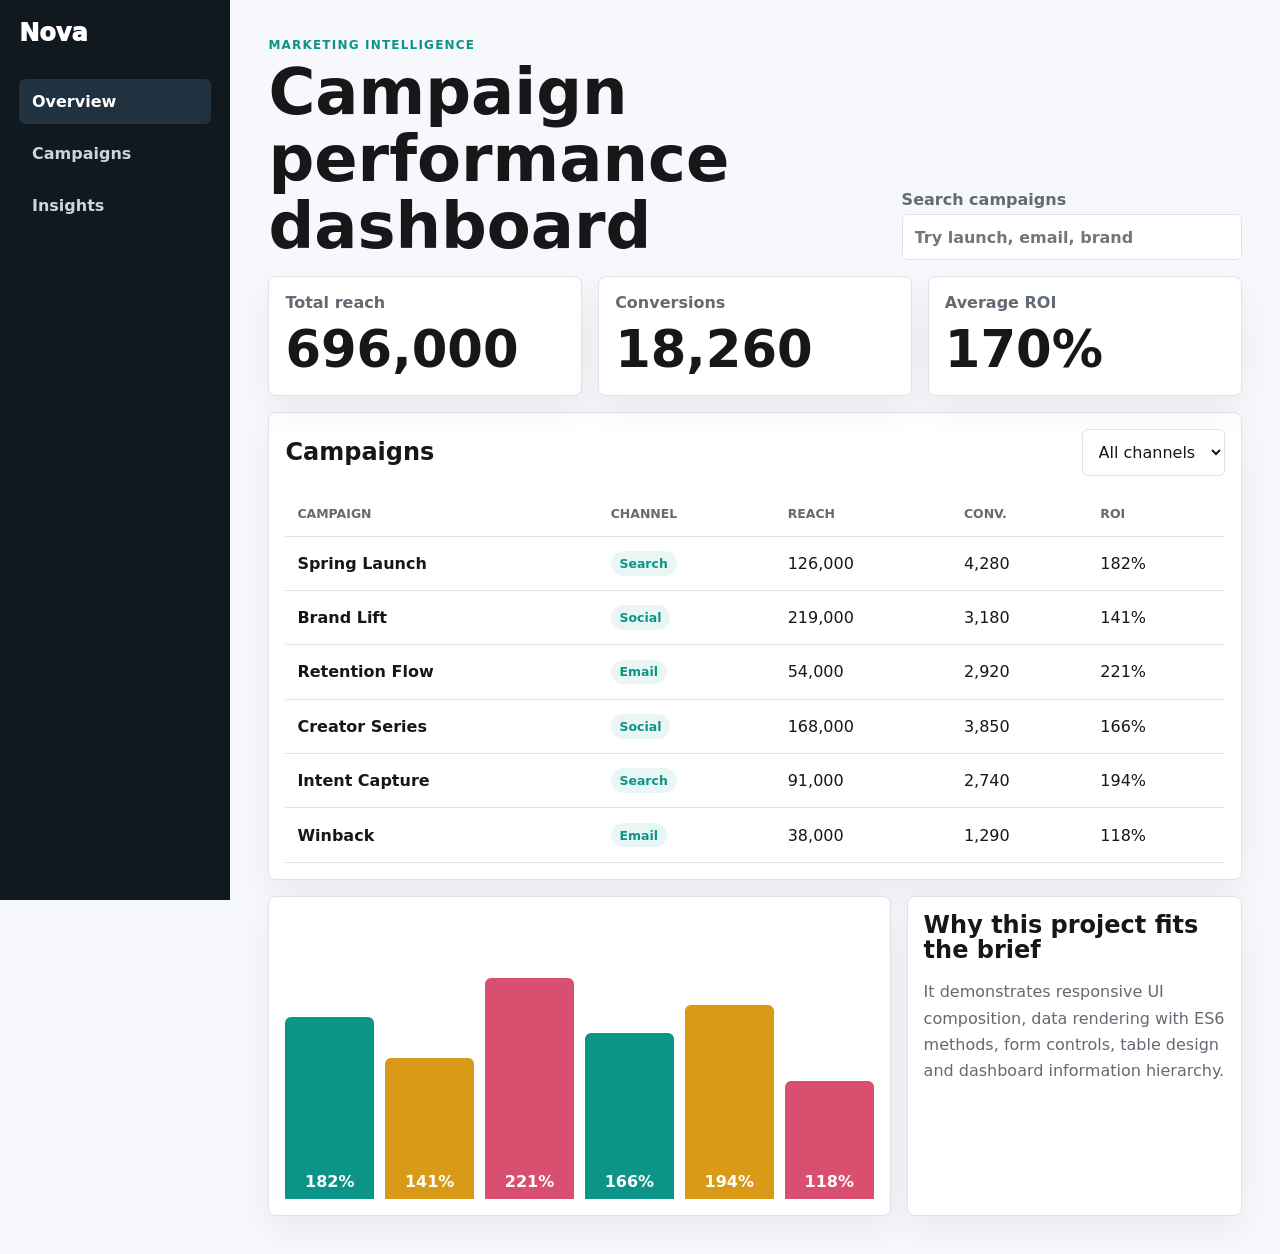
==== 03-nova-analytics/index.html @ bc82ce6d "initial commit" ====
<!doctype html>
<html lang="en">
<head>
  <meta charset="utf-8">
  <meta name="viewport" content="width=device-width, initial-scale=1">
  <meta name="description" content="Responsive SaaS analytics dashboard demo built with HTML5, CSS3 and JavaScript ES6+.">
  <title>Nova Analytics | SaaS Dashboard Demo</title>
  <link rel="stylesheet" href="styles.css">
</head>
<body>
  <aside class="sidebar">
    <a class="brand" href="#">Nova</a>
    <nav aria-label="Dashboard navigation">
      <a class="active" href="#overview">Overview</a>
      <a href="#campaigns">Campaigns</a>
      <a href="#insights">Insights</a>
    </nav>
  </aside>

  <main>
    <header class="dashboard-header" id="overview">
      <div>
        <p>marketing intelligence</p>
        <h1>Campaign performance dashboard</h1>
      </div>
      <label class="search">
        <span>Search campaigns</span>
        <input id="search" type="search" placeholder="Try launch, email, brand">
      </label>
    </header>

    <section class="metrics" aria-label="Key metrics">
      <article><span>Total reach</span><strong id="reach">0</strong></article>
      <article><span>Conversions</span><strong id="conversions">0</strong></article>
      <article><span>Average ROI</span><strong id="roi">0%</strong></article>
    </section>

    <section id="campaigns" class="panel">
      <div class="panel-heading">
        <h2>Campaigns</h2>
        <select id="channel" aria-label="Filter by channel">
          <option value="all">All channels</option>
          <option value="Search">Search</option>
          <option value="Social">Social</option>
          <option value="Email">Email</option>
        </select>
      </div>
      <div class="table-wrap">
        <table>
          <thead>
            <tr>
              <th>Campaign</th>
              <th>Channel</th>
              <th>Reach</th>
              <th>Conv.</th>
              <th>ROI</th>
            </tr>
          </thead>
          <tbody id="campaign-table"></tbody>
        </table>
      </div>
    </section>

    <section id="insights" class="insights">
      <article class="visual">
        <div class="bars" id="bars" aria-label="ROI chart"></div>
      </article>
      <article class="panel">
        <h2>Why this project fits the brief</h2>
        <p>It demonstrates responsive UI composition, data rendering with ES6 methods, form controls, table design and dashboard information hierarchy.</p>
      </article>
    </section>
  </main>

  <script src="script.js"></script>
</body>
</html>
---- 03-nova-analytics/styles.css ----
:root {
  --ink: #151719;
  --muted: #626a73;
  --paper: #f6f8fb;
  --panel: #ffffff;
  --line: #dce3ec;
  --teal: #0d9488;
  --gold: #d99a18;
  --rose: #d94f70;
}
* { box-sizing: border-box; }
body {
  min-height: 100vh;
  margin: 0;
  display: grid;
  grid-template-columns: 230px minmax(0, 1fr);
  font-family: Inter, ui-sans-serif, system-ui, sans-serif;
  background: var(--paper);
  color: var(--ink);
}
a { color: inherit; text-decoration: none; }
.sidebar {
  position: sticky;
  top: 0;
  height: 100vh;
  padding: 1.2rem;
  background: #101820;
  color: white;
}
.brand {
  display: block;
  margin-bottom: 2rem;
  font-size: 1.5rem;
  font-weight: 950;
}
.sidebar nav { display: grid; gap: .45rem; }
.sidebar a:not(.brand) {
  border-radius: 6px;
  padding: .8rem;
  color: #cbd5df;
  font-weight: 800;
}
.sidebar a.active, .sidebar a:hover { background: #20313f; color: white; }
main { padding: clamp(1rem, 3vw, 2.5rem); }
.dashboard-header {
  display: flex;
  align-items: end;
  justify-content: space-between;
  gap: 1rem;
  margin-bottom: 1rem;
}
p, h1, h2, strong, span { overflow-wrap: anywhere; }
.dashboard-header p {
  margin: 0 0 .4rem;
  color: var(--teal);
  font-size: .75rem;
  font-weight: 900;
  letter-spacing: .1em;
  text-transform: uppercase;
}
h1, h2 { margin: 0; line-height: 1.05; }
h1 { font-size: clamp(2rem, 5vw, 4.7rem); max-width: 13ch; }
.search {
  display: grid;
  gap: .35rem;
  min-width: min(340px, 100%);
  color: var(--muted);
  font-weight: 800;
}
input, select {
  min-height: 46px;
  border: 1px solid var(--line);
  border-radius: 6px;
  padding: .75rem;
  background: white;
  color: var(--ink);
  font: inherit;
}
.metrics {
  display: grid;
  grid-template-columns: repeat(3, minmax(0, 1fr));
  gap: 1rem;
  margin-bottom: 1rem;
}
.metrics article, .panel, .visual {
  border: 1px solid var(--line);
  border-radius: 8px;
  background: var(--panel);
  box-shadow: 0 14px 35px rgba(16, 24, 32, .06);
}
.metrics article { padding: 1rem; }
.metrics span { display: block; color: var(--muted); font-weight: 800; }
.metrics strong { display: block; margin-top: .4rem; font-size: clamp(2rem, 4vw, 3.4rem); }
.panel { padding: 1rem; }
.panel-heading {
  display: flex;
  align-items: center;
  justify-content: space-between;
  gap: 1rem;
  margin-bottom: 1rem;
}
.table-wrap { overflow-x: auto; }
table { width: 100%; border-collapse: collapse; min-width: 680px; }
th, td {
  padding: .9rem .75rem;
  border-bottom: 1px solid var(--line);
  text-align: left;
}
th { color: var(--muted); font-size: .78rem; text-transform: uppercase; }
tbody tr:hover { background: #f1f6f8; }
.tag {
  display: inline-flex;
  border-radius: 999px;
  padding: .3rem .55rem;
  background: #e9f6f4;
  color: var(--teal);
  font-size: .78rem;
  font-weight: 900;
}
.insights {
  display: grid;
  grid-template-columns: minmax(0, 1.3fr) minmax(280px, .7fr);
  gap: 1rem;
  margin-top: 1rem;
}
.visual { padding: 1rem; min-height: 320px; display: grid; align-items: end; }
.bars { display: grid; grid-template-columns: repeat(6, 1fr); gap: .7rem; align-items: end; min-height: 260px; }
.bar {
  display: grid;
  align-content: end;
  min-height: 44px;
  border-radius: 6px 6px 0 0;
  padding: .5rem .35rem;
  color: white;
  font-weight: 900;
  text-align: center;
}
.panel p { color: var(--muted); line-height: 1.65; }
@media (max-width: 860px) {
  body { grid-template-columns: 1fr; }
  .sidebar {
    position: static;
    height: auto;
    display: flex;
    align-items: center;
    justify-content: space-between;
    gap: 1rem;
  }
  .brand { margin: 0; }
  .sidebar nav { display: flex; flex-wrap: wrap; }
  .dashboard-header, .panel-heading { align-items: stretch; flex-direction: column; }
  .metrics, .insights { grid-template-columns: 1fr; }
}
@media (max-width: 520px) {
  .sidebar { align-items: flex-start; flex-direction: column; }
  .metrics strong { font-size: 2rem; }
  .bars { gap: .35rem; }
}
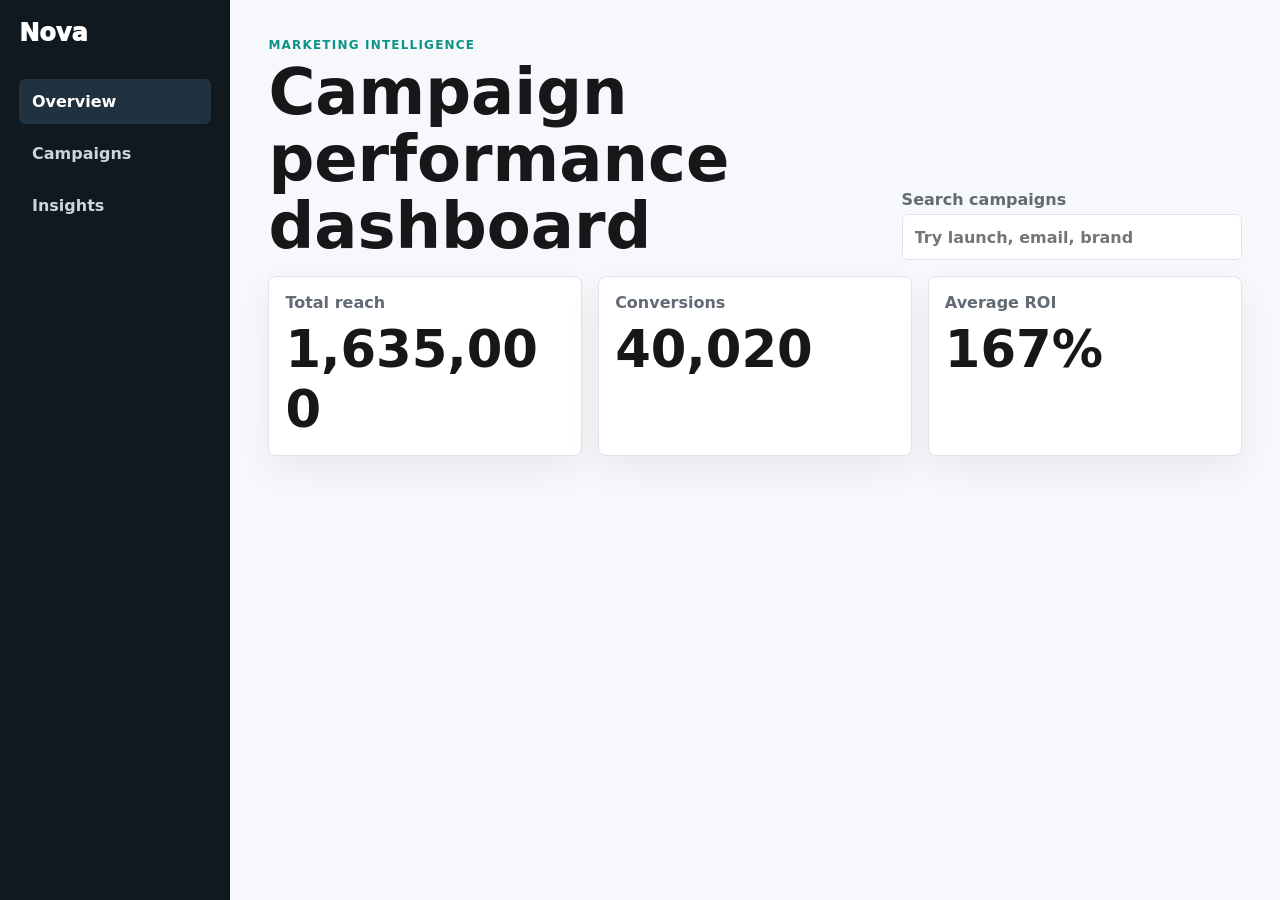
==== commit 6b35972b: "fix" ====
--- a/03-nova-analytics/index.html
+++ b/03-nova-analytics/index.html
@@ -11,31 +11,31 @@
   <aside class="sidebar">
     <a class="brand" href="#">Nova</a>
     <nav aria-label="Dashboard navigation">
-      <a class="active" href="#overview">Overview</a>
-      <a href="#campaigns">Campaigns</a>
-      <a href="#insights">Insights</a>
+      <a class="active" href="#overview" data-view-link="overview">Overview</a>
+      <a href="#campaigns" data-view-link="campaigns">Campaigns</a>
+      <a href="#insights" data-view-link="insights">Insights</a>
     </nav>
   </aside>
 
   <main>
-    <header class="dashboard-header" id="overview">
+    <header class="dashboard-header">
       <div>
-        <p>marketing intelligence</p>
-        <h1>Campaign performance dashboard</h1>
+        <p id="dashboard-kicker">marketing intelligence</p>
+        <h1 id="dashboard-title">Campaign performance dashboard</h1>
       </div>
-      <label class="search">
+      <label class="search" id="search-control">
         <span>Search campaigns</span>
         <input id="search" type="search" placeholder="Try launch, email, brand">
       </label>
     </header>
 
-    <section class="metrics" aria-label="Key metrics">
+    <section id="overview" class="metrics view" aria-label="Key metrics" data-view="overview">
       <article><span>Total reach</span><strong id="reach">0</strong></article>
       <article><span>Conversions</span><strong id="conversions">0</strong></article>
       <article><span>Average ROI</span><strong id="roi">0%</strong></article>
     </section>
 
-    <section id="campaigns" class="panel">
+    <section id="campaigns" class="panel view" data-view="campaigns" hidden>
       <div class="panel-heading">
         <h2>Campaigns</h2>
         <select id="channel" aria-label="Filter by channel">
@@ -51,6 +51,8 @@
             <tr>
               <th>Campaign</th>
               <th>Channel</th>
+              <th>Status</th>
+              <th>Budget</th>
               <th>Reach</th>
               <th>Conv.</th>
               <th>ROI</th>
@@ -61,7 +63,7 @@
       </div>
     </section>
 
-    <section id="insights" class="insights">
+    <section id="insights" class="insights view" data-view="insights" hidden>
       <article class="visual">
         <div class="bars" id="bars" aria-label="ROI chart"></div>
       </article>
--- a/03-nova-analytics/styles.css
+++ b/03-nova-analytics/styles.css
@@ -42,6 +42,7 @@
 }
 .sidebar a.active, .sidebar a:hover { background: #20313f; color: white; }
 main { padding: clamp(1rem, 3vw, 2.5rem); }
+.view[hidden] { display: none; }
 .dashboard-header {
   display: flex;
   align-items: end;
@@ -100,7 +101,7 @@
   margin-bottom: 1rem;
 }
 .table-wrap { overflow-x: auto; }
-table { width: 100%; border-collapse: collapse; min-width: 680px; }
+table { width: 100%; border-collapse: collapse; min-width: 920px; }
 th, td {
   padding: .9rem .75rem;
   border-bottom: 1px solid var(--line);
@@ -117,6 +118,18 @@
   font-size: .78rem;
   font-weight: 900;
 }
+.status {
+  display: inline-flex;
+  border-radius: 999px;
+  padding: .3rem .55rem;
+  background: #eef2f7;
+  color: #445160;
+  font-size: .78rem;
+  font-weight: 900;
+}
+.status.live { background: #e7f7ef; color: #12804f; }
+.status.paused { background: #fff4dc; color: #a86700; }
+.status.review { background: #fce8ef; color: #b73758; }
 .insights {
   display: grid;
   grid-template-columns: minmax(0, 1.3fr) minmax(280px, .7fr);
